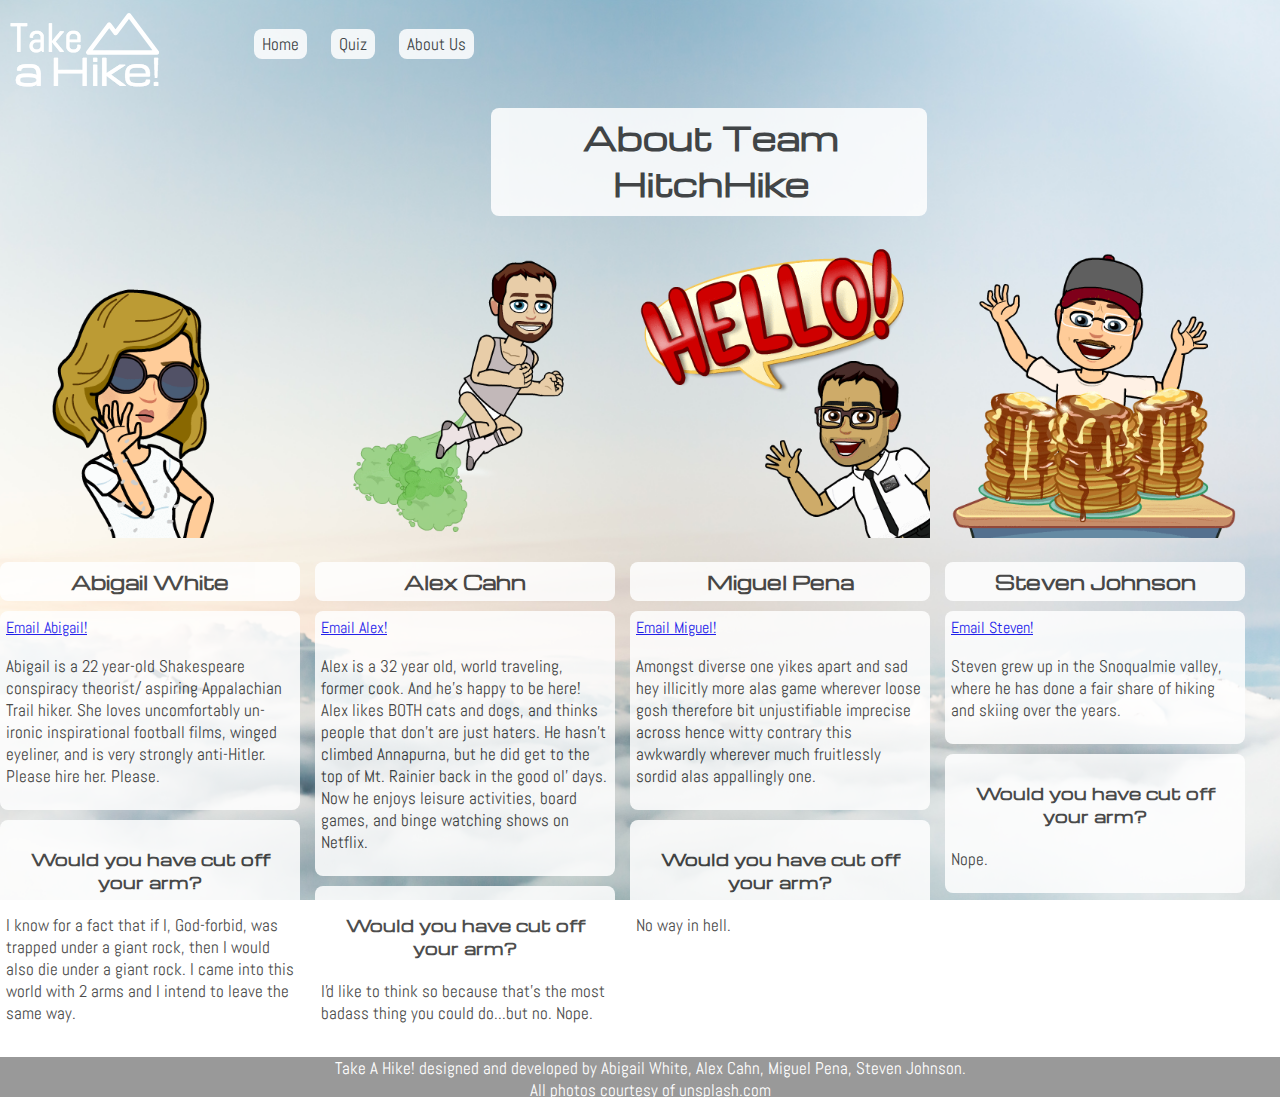
==== about.html @ f0dc4860 "about us page css" ====
<!DOCTYPE html>
<html id="about-background">
  <head>
    <style class="grow-hover" type="text/css"></style>
    <link href="about.css" type="text/css" rel="stylesheet"/>
    <link href="https://fonts.googleapis.com/css?family=Abel|Michroma" rel="stylesheet">
    <title>Take a Hike!</title>
  </head>
  <body>
    <div id="wrapper">
    <header id="top-bar">
      <a href="index.html"><img src="img-background/Logo-small-white.png" alt="take a hike logo" id="small-logo"/></a>

      <div class="grow">
        <nav id="nav">
          <ul>
            <li><a href="index.html" class="nav-links">Home</a></li>
            <li><a href="question.html" class="nav-links">Quiz</a></li>
            <li><a href="about.html" class="nav-links">About Us</a></li>
          </ul>
        </nav>
      </div>
    </header>

    <div class="content">

    <section>
      <h1 class="title" id="about-title">About Team HitchHike</h1>
        <div class="bitmoji">
          <img id="abs-bitmoji" src="img/abs-bitmoji.png" alt="abs-bitmoji">
          <h3 class="name">Abigail White</h3>
          <div class="name">
          <a href="mailto:abigailwhite213@gmail.com">Email Abigail!</a>
          <p>Abigail is a 22 year-old Shakespeare conspiracy theorist/ aspiring Appalachian Trail hiker. She loves uncomfortably un-ironic inspirational football films, winged eyeliner, and is very strongly anti-Hitler. Please hire her. Please.
          </div>
          <div class="name">
          <h4 class="bold">Would you have cut off your arm?</h4>
          <p>I know for a fact that if I, God-forbid, was trapped under a giant rock, then I would also die under a giant rock. I came into this world with 2 arms and I intend to leave the same way.</p>
        </div>
        </div>

        <div class="bitmoji">
          <img id="alex-bitmoji" src="img/alex-fart.png" alt="alex-bitmoji">
          <h3 class="name">Alex Cahn</h3>
          <div class="name">
          <a href="mailto:alexcahn@gmail.com">Email Alex!</a>
          <p>Alex is a 32 year old, world traveling, former cook. And he's happy to be here! Alex likes BOTH cats and dogs, and thinks people that don't are just haters. He hasn't climbed Annapurna, but he did get to the top of Mt. Rainier back in the good ol' days. Now he enjoys leisure activities, board games, and binge watching shows on Netflix.</p>
        </div>
        <div class="name">
          <h4 class="bold">Would you have cut off your arm?</h4>
          <p>I'd like to think so because that's the most badass thing you could do...but no. Nope.</p>
        </div>
        </div>

        <div class="bitmoji">
          <img id="miguel-bitmoji" src="img/miguel-bitmoji.png" alt="">
          <h3 class="name">Miguel Pena</h3>
          <div class="name">
          <a href="mailto:miguelp1986@gmail.com">Email Miguel!</a>
          <p>Amongst diverse one yikes apart and sad hey illicitly more alas game wherever loose gosh therefore bit unjustifiable imprecise across hence witty contrary this awkwardly wherever much fruitlessly sordid alas appallingly one.</p>
        </div>
        <div class="name">
          <h4 class="bold">Would you have cut off your arm?</h4>
          <p>No way in hell.</p>
        </div>
        </div>

        <div class="bitmoji">
          <img id="steven-bitmoji" src="img/steven-bitmoji.png" alt="alex-bitmoji">
          <h3 class="name">Steven Johnson</h3>
          <div class="name">
          <a href="mailto:steven.johnson.425@gmail.com">Email Steven!</a>
          <p>Steven grew up in the Snoqualmie valley, where he has done a fair share of hiking and skiing over the years.</p>
        </div>
        <div class="name">
          <h4 class="bold">Would you have cut off your arm?</h4>
          <p>Nope.</p>
        </div>
        </div>
    </section>
</div>
     <footer>
     <p>Take A Hike! designed and developed by <a href="about.html">Abigail White, Alex Cahn, Miguel Pena, Steven Johnson.</a></p>
     <p>All photos courtesy of unsplash.com</p>
    </footer>
    </div>
  </body>
</html>
---- about.css ----
/*#homepage {
  background-image: url(img/homepage-background1.jpg);
  background-size: 100% auto;
}*/

#hp-description {
  background-color: white;
  opacity: .70;
  color: #383838;
  border-radius: 8px;
  padding-left: 8px;
  padding-right: 8px;
  padding-top: 6px;
  padding-bottom: 6px;
  font-size: 22px;
}

#large-logo {
  margin-left: 30%;
  margin-right: auto;
  margin-top: 40px;
}

#small-logo {
  float: left;
  margin-left: 10px;
  margin-top: 5px;
}
#nav {
  font-size: 20px;
  margin-top: 8px;
  position: inline;
  float: left;
}

nav a:hover {
  color: white;
  background: #2E2E2E	;
}

.nav-links {
  margin-right: 20px;
  text-decoration: none;
  color: #2E2E2E;
  background-color: white;
  padding-top: 4px;
  padding-bottom: 4px;
  padding-right: 8px;
  padding-left: 8px;
  hover: white;
  border-radius: 8px;
  opacity: .85;
}

.content {
  float: clear;
  font-family: "abel";
}

header {
  position: relative;
  top: 0px;
  left: 0px;
  /*background-color: #A9C9A4;*/
}

header li {
  display: inline;
}


.no-dot-list {
  list-style-type: none;
}


.grow:hover {
  -webkit-transform: scale(1.3);
  -ms-transform: scale(1.3);
  transform: scale(1.3);
}

.grow-hover {
  width:483px;
  height:298px;
  background:#676470;
  transition:all 0.3s ease;
}


footer {
 position: absolute;
 bottom: 0px;
 width: 100%;
 height: 40px;
 background-color: rgba(0, 0, 0, 0.4);
}

footer p {
 color: white;
 text-align: center;
 margin: 0% 2%;
 width: auto;
}

footer a {
 color: white;
 text-decoration: none;
 text-align: center;
 margin: 0px;
 width: auto;
}

html {
  height: 100%;
  margin: 0px;
  padding: 0px;
}

body {
  height: 100%;
  font-family: "abel";
  /*background-color: darkgrey;*/
  width: 1300px;
  margin-left: auto;
  margin-right: auto;
  padding: 0px;
}

#wrapper {
  box-sizing: border-box;
  min-height: 100%;
  position: relative;
  padding: 0px 0px 40px;
  width: 100%;
}

main {
  text-align: center;
  margin: auto;
  max-width: 900px;
  min-width: 450px;
  padding: 0px;
}

h1, h2, h3 {
  font-family: "michroma";
  text-align: center;
}

p, ul {
  font-size: 17px;
}

div {
  float: left;
}

.question-text {
  background-color: white;
  opacity: .70;
}

.left, .center, .right {
  float: left;
  width: 250px;
}

#left-div, #center-div, #right-div {
  border-radius: 25px;
  border: 2px solid black;
  float: left;
  width: 250px;
}

.image-border {
  border-radius: 25px;
}

.title {
  padding: 6px 6px 10px 10px;
  margin-right: auto;
  background-color: white;
  opacity: .85;
  border-radius: 8px;
  text-align: center;
}


#about-title {
  width: 420px;
  margin-left: 39%;
  color: #2E2E2E;
}

.title-description {
  padding: 6px 6px 10px 10px;
  margin-right: auto;
  margin-left: 16%;
  background-color: white;
  opacity: .65;
  width: 750px;
  border-radius: 8px;
  font-size: 18px;
}

#annapurna-title-description {
  margin-left: 23%;
}

#arboretum-title-description {
  margin-left: 23%;
}

#west-tiger-title-description {
  margin-left: 23%;
}


.quick-facts {
  padding: 3px 6px 10px 10px;
  margin-right: auto;
  margin-left: 10px;
  background-color: white;
  opacity: .65;
  width: 500px;
  border-radius: 8px;
  font-size: 18px;
}

.quickfacts h3 {
  text-align: center;
}

.quote {
  padding: 0px 6px 10px 10px;
  float: clear;
  background-color: white;
  opacity: .65;
  border-radius: 8px;
  margin-bottom: 20px;
  margin-top: 20px;
  margin-left: 300px;
  width: 700px;
}


#about-background {
  background: url("img/mountain_cloud_background.jpg") no-repeat center center fixed;
  -webkit-background-size: cover;
  -moz-background-size: cover;
  -o-background-size: cover;
  background-size: cover;
}


.bitmoji {
  width: 300px;
  margin-right: 15px;
  /*border: 1px solid black;*/
}

.name {
  background-color: white;
  opacity: .85;
  padding: 6px 6px 6px 6px;
  border-radius: 8px;
  margin-bottom: 10px;
  color: #2E2E2E;
}

.bold {
  font-family: "michroma";
  text-align: center;
}

#abs-bitmoji {
  width: 300px;
}

#alex-bitmoji {
  width: 300px;
}

#miguel-bitmoji {
  width: 300px;
}

#steven-bitmoji {
  width: 300px;
}
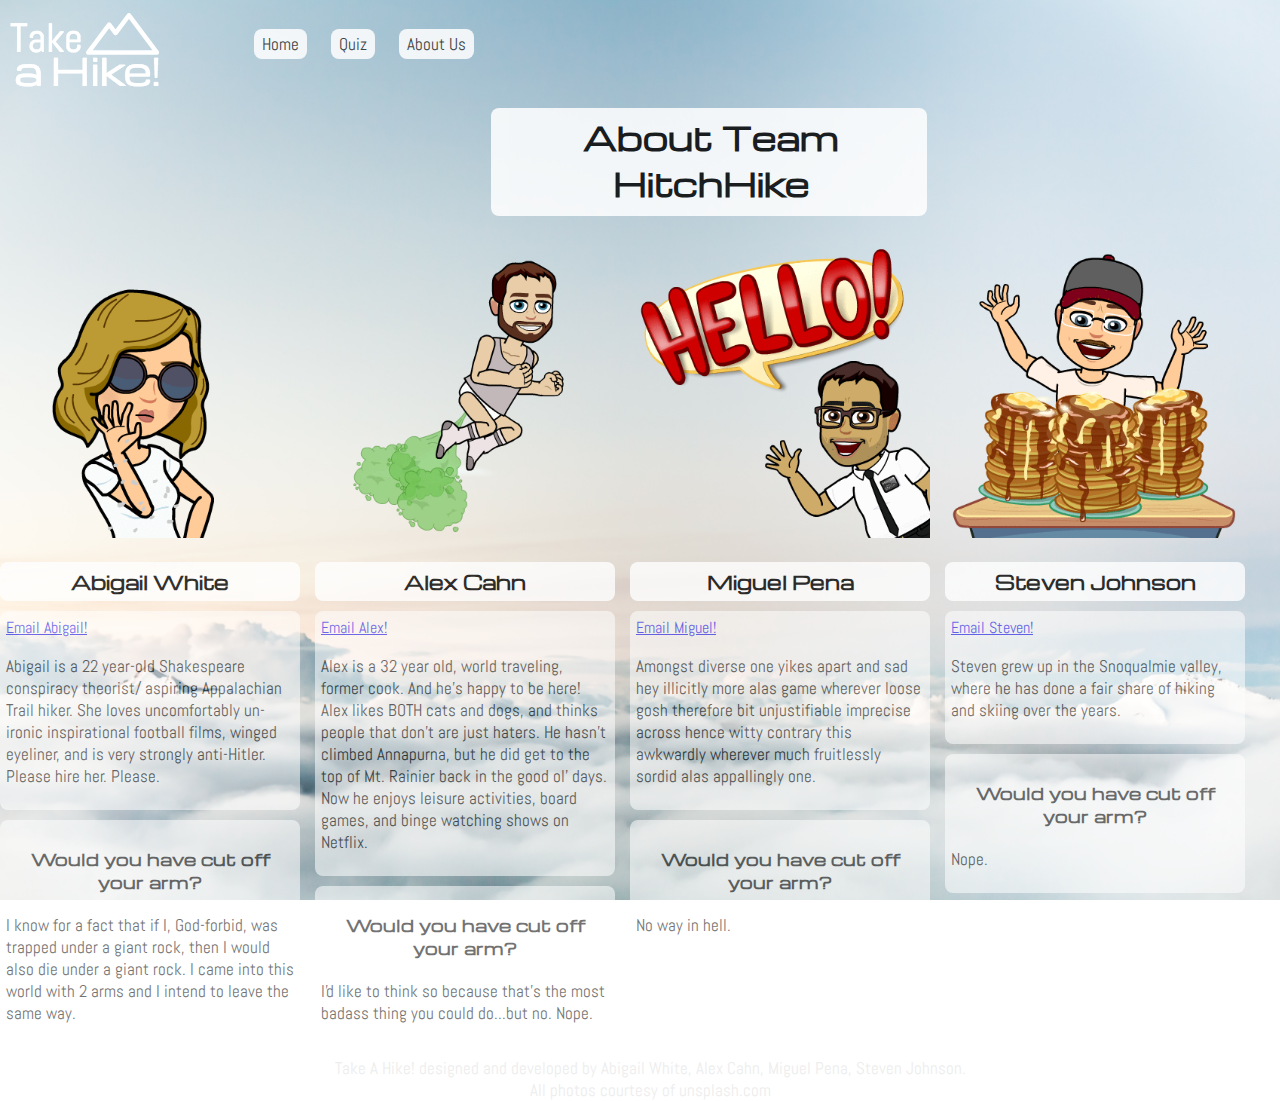
==== commit b3cce855: "working on meta" ====
--- a/about.html
+++ b/about.html
@@ -4,7 +4,10 @@
     <style class="grow-hover" type="text/css"></style>
     <link href="about.css" type="text/css" rel="stylesheet"/>
     <link href="https://fonts.googleapis.com/css?family=Abel|Michroma" rel="stylesheet">
-    <title>Take a Hike!</title>
+    <title>About Us</title>
+    <meta name="keywords" content="about us, hitchhikers, bio, hiking, hike, mountains, find, search, nearby, quiz, take a hike" />
+    <meta name="description" content="Take our quiz and we'll find you the perfect hike based on your experience, tastes, and preferred proximity to near-death."/>
+    <meta name="viewport" content="width=device-width, initial-scale=1.0">
   </head>
   <body>
     <div id="wrapper">
@@ -28,7 +31,7 @@
       <h1 class="title" id="about-title">About Team HitchHike</h1>
         <div class="bitmoji">
           <img id="abs-bitmoji" src="img/abs-bitmoji.png" alt="abs-bitmoji">
-          <h3 class="name">Abigail White</h3>
+          <h3 class="name1">Abigail White</h3>
           <div class="name">
           <a href="mailto:abigailwhite213@gmail.com">Email Abigail!</a>
           <p>Abigail is a 22 year-old Shakespeare conspiracy theorist/ aspiring Appalachian Trail hiker. She loves uncomfortably un-ironic inspirational football films, winged eyeliner, and is very strongly anti-Hitler. Please hire her. Please.
@@ -41,7 +44,7 @@
 
         <div class="bitmoji">
           <img id="alex-bitmoji" src="img/alex-fart.png" alt="alex-bitmoji">
-          <h3 class="name">Alex Cahn</h3>
+          <h3 class="name1">Alex Cahn</h3>
           <div class="name">
           <a href="mailto:alexcahn@gmail.com">Email Alex!</a>
           <p>Alex is a 32 year old, world traveling, former cook. And he's happy to be here! Alex likes BOTH cats and dogs, and thinks people that don't are just haters. He hasn't climbed Annapurna, but he did get to the top of Mt. Rainier back in the good ol' days. Now he enjoys leisure activities, board games, and binge watching shows on Netflix.</p>
@@ -54,7 +57,7 @@
 
         <div class="bitmoji">
           <img id="miguel-bitmoji" src="img/miguel-bitmoji.png" alt="">
-          <h3 class="name">Miguel Pena</h3>
+          <h3 class="name1">Miguel Pena</h3>
           <div class="name">
           <a href="mailto:miguelp1986@gmail.com">Email Miguel!</a>
           <p>Amongst diverse one yikes apart and sad hey illicitly more alas game wherever loose gosh therefore bit unjustifiable imprecise across hence witty contrary this awkwardly wherever much fruitlessly sordid alas appallingly one.</p>
@@ -67,7 +70,7 @@
 
         <div class="bitmoji">
           <img id="steven-bitmoji" src="img/steven-bitmoji.png" alt="alex-bitmoji">
-          <h3 class="name">Steven Johnson</h3>
+          <h3 class="name1">Steven Johnson</h3>
           <div class="name">
           <a href="mailto:steven.johnson.425@gmail.com">Email Steven!</a>
           <p>Steven grew up in the Snoqualmie valley, where he has done a fair share of hiking and skiing over the years.</p>
--- a/about.css
+++ b/about.css
@@ -26,6 +26,13 @@
   margin-left: 10px;
   margin-top: 5px;
 }
+
+#small-logo:hover {
+  -webkit-transform: scale(1.08);
+-ms-transform: scale(1.08);
+transform: scale(1.08);
+}
+
 #nav {
   font-size: 20px;
   margin-top: 8px;
@@ -93,7 +100,6 @@
  bottom: 0px;
  width: 100%;
  height: 40px;
- background-color: rgba(0, 0, 0, 0.4);
 }
 
 footer p {
@@ -101,14 +107,19 @@
  text-align: center;
  margin: 0% 2%;
  width: auto;
+ color: #EDEDED;
 }
 
 footer a {
- color: white;
+color: #EDEDED;
  text-decoration: none;
  text-align: center;
  margin: 0px;
  width: auto;
+}
+
+footer a:hover{
+  color: white;
 }
 
 html {
@@ -173,6 +184,19 @@
   width: 250px;
 }
 
+.left:hover {
+  -webkit-transform: scale(1.3);
+  -ms-transform: scale(1.3);
+  transform: scale(1.3);
+}
+
+.le-hover {
+  width:483px;
+  height:298px;
+  background:#676470;
+  transition:all 0.3s ease;
+}*/
+
 .image-border {
   border-radius: 25px;
 }
@@ -190,7 +214,7 @@
 #about-title {
   width: 420px;
   margin-left: 39%;
-  color: #2E2E2E;
+  color: black;
 }
 
 .title-description {
@@ -262,11 +286,20 @@
 
 .name {
   background-color: white;
-  opacity: .85;
+  opacity: .55;
   padding: 6px 6px 6px 6px;
   border-radius: 8px;
   margin-bottom: 10px;
-  color: #2E2E2E;
+  color: black;
+}
+
+.name1 {
+  background-color: white;
+  opacity: .8;
+  padding: 6px 6px 6px 6px;
+  border-radius: 8px;
+  margin-bottom: 10px;
+  color: black;
 }
 
 .bold {
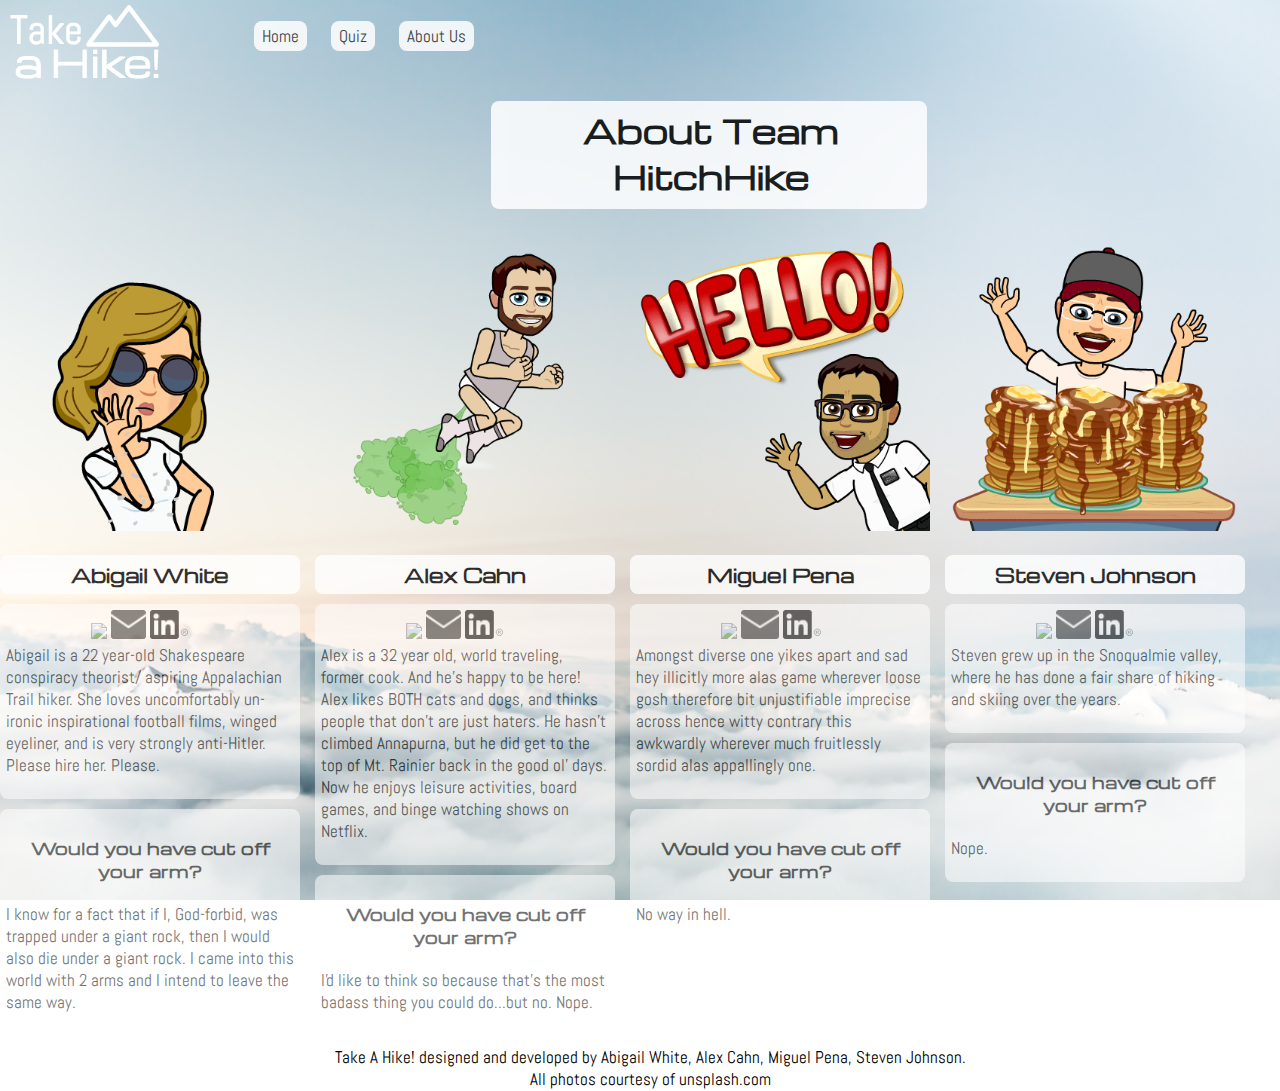
==== commit 13f5f031: "Merge 84d6a38bf95bd9ceb6a9a9f61b613d80221c56a1 into daa69c39d0bc431d06881defb5ae3f9cd1b2841a" ====
--- a/about.html
+++ b/about.html
@@ -4,10 +4,24 @@
     <style class="grow-hover" type="text/css"></style>
     <link href="about.css" type="text/css" rel="stylesheet"/>
     <link href="https://fonts.googleapis.com/css?family=Abel|Michroma" rel="stylesheet">
-    <title>About Us</title>
+
+    <link rel="apple-touch-icon" sizes="180x180" href="img-background/favicons-1/apple-touch-icon.png">
+    <link rel="icon" type="image/png" href="img-background/favicons-1/favicon-32x32.png" sizes="32x32">
+    <link rel="icon" type="image/png" href="img-background/favicons-1/favicon-16x16.png" sizes="16x16">
+    <link rel="manifest" href="img-background/favicons-1/manifest.json">
+    <link rel="mask-icon" href="img-background/favicons-1/safari-pinned-tab.svg" color="#5bbad5">
+    <meta name="theme-color" content="#ffffff">
+
+    <title>Take a Hike! About Us</title>
     <meta name="keywords" content="about us, hitchhikers, bio, hiking, hike, mountains, find, search, nearby, quiz, take a hike" />
     <meta name="description" content="Take our quiz and we'll find you the perfect hike based on your experience, tastes, and preferred proximity to near-death."/>
     <meta name="viewport" content="width=device-width, initial-scale=1.0">
+
+    <head prefix="og: http://ogp.me/ns# fb: http://ogp.me/ns/fb# website: http://ogp.me/ns/website#">
+    <meta property="og:title" content="Take a Hike! About Us">
+    <meta property="og:description" content="Take our quiz and we'll find you the perfect hike based on your experience, tastes, and preferred proximity to near-death.">
+    <meta property="og:image" content="img/Logo-largest.png">
+
   </head>
   <body>
     <div id="wrapper">
@@ -32,9 +46,13 @@
         <div class="bitmoji">
           <img id="abs-bitmoji" src="img/abs-bitmoji.png" alt="abs-bitmoji">
           <h3 class="name1">Abigail White</h3>
-          <div class="name">
-          <a href="mailto:abigailwhite213@gmail.com">Email Abigail!</a>
-          <p>Abigail is a 22 year-old Shakespeare conspiracy theorist/ aspiring Appalachian Trail hiker. She loves uncomfortably un-ironic inspirational football films, winged eyeliner, and is very strongly anti-Hitler. Please hire her. Please.
+            <div class="name">
+              <div class="about-icon">
+                <a href="https://github.com/abswhite1" target="_blank"><img src="img-background/icon-GitHub.png" height=29px/></a>
+                <a href="mailto:abigailwhite213@gmail.com"><img src="img-background/icon-email.png" width=35px height=29px/></a>
+                <a href="https://www.linkedin.com/in/abigail-white-73aa4181" target="_blank"><img src="img-background/icon-linked-in.png" height=29px/></a>
+              </div>
+              <p>Abigail is a 22 year-old Shakespeare conspiracy theorist/ aspiring Appalachian Trail hiker. She loves uncomfortably un-ironic inspirational football films, winged eyeliner, and is very strongly anti-Hitler. Please hire her. Please.
           </div>
           <div class="name">
           <h4 class="bold">Would you have cut off your arm?</h4>
@@ -45,9 +63,13 @@
         <div class="bitmoji">
           <img id="alex-bitmoji" src="img/alex-fart.png" alt="alex-bitmoji">
           <h3 class="name1">Alex Cahn</h3>
-          <div class="name">
-          <a href="mailto:alexcahn@gmail.com">Email Alex!</a>
-          <p>Alex is a 32 year old, world traveling, former cook. And he's happy to be here! Alex likes BOTH cats and dogs, and thinks people that don't are just haters. He hasn't climbed Annapurna, but he did get to the top of Mt. Rainier back in the good ol' days. Now he enjoys leisure activities, board games, and binge watching shows on Netflix.</p>
+            <div class="name">
+              <div class="about-icon">
+                <a href="GITHUB URL" target="_blank"><img src="img-background/icon-GitHub.png" height=29px/></a>
+                <a href="mailto:EMAIL"><img src="img-background/icon-email.png" width=35px height=29px/></a>
+                <a href="" target="_blank"><img src="img-background/icon-linked-in.png" height=29px/></a>
+              </div>
+              <p>Alex is a 32 year old, world traveling, former cook. And he's happy to be here! Alex likes BOTH cats and dogs, and thinks people that don't are just haters. He hasn't climbed Annapurna, but he did get to the top of Mt. Rainier back in the good ol' days. Now he enjoys leisure activities, board games, and binge watching shows on Netflix.</p>
         </div>
         <div class="name">
           <h4 class="bold">Would you have cut off your arm?</h4>
@@ -58,9 +80,13 @@
         <div class="bitmoji">
           <img id="miguel-bitmoji" src="img/miguel-bitmoji.png" alt="">
           <h3 class="name1">Miguel Pena</h3>
-          <div class="name">
-          <a href="mailto:miguelp1986@gmail.com">Email Miguel!</a>
-          <p>Amongst diverse one yikes apart and sad hey illicitly more alas game wherever loose gosh therefore bit unjustifiable imprecise across hence witty contrary this awkwardly wherever much fruitlessly sordid alas appallingly one.</p>
+            <div class="name">
+              <div class="about-icon">
+                <a href="GITHUB URL" target="_blank"><img src="img-background/icon-GitHub.png" height=29px/></a>
+                <a href="mailto:EMAIL"><img src="img-background/icon-email.png" width 35px height=29px/></a>
+                <a href="LINKEDIN URL" target="_blank"><img src="img-background/icon-linked-in.png" height=29px/></a>
+              </div>
+              <p>Amongst diverse one yikes apart and sad hey illicitly more alas game wherever loose gosh therefore bit unjustifiable imprecise across hence witty contrary this awkwardly wherever much fruitlessly sordid alas appallingly one.</p>
         </div>
         <div class="name">
           <h4 class="bold">Would you have cut off your arm?</h4>
@@ -71,9 +97,13 @@
         <div class="bitmoji">
           <img id="steven-bitmoji" src="img/steven-bitmoji.png" alt="alex-bitmoji">
           <h3 class="name1">Steven Johnson</h3>
-          <div class="name">
-          <a href="mailto:steven.johnson.425@gmail.com">Email Steven!</a>
-          <p>Steven grew up in the Snoqualmie valley, where he has done a fair share of hiking and skiing over the years.</p>
+            <div class="name">
+              <div class="about-icon">
+                <a href="GITHUB URL" target="_blank"><img src="img-background/icon-GitHub.png"/ height=29px></a>
+                <a href="mailto:EMAIL"><img src="img-background/icon-email.png" width=35px height=29px/></a>
+                <a href="LINKED IN URL" target="_blank"><img src="img-background/icon-linked-in.png" height=29px/></a>
+              </div>
+              <p>Steven grew up in the Snoqualmie valley, where he has done a fair share of hiking and skiing over the years.</p>
         </div>
         <div class="name">
           <h4 class="bold">Would you have cut off your arm?</h4>
--- a/about.css
+++ b/about.css
@@ -3,6 +3,10 @@
   background-size: 100% auto;
 }*/
 
+.about-icon {
+  margin-left: 85px;
+  margin-right: 85px;
+}
 #hp-description {
   background-color: white;
   opacity: .70;
@@ -68,6 +72,7 @@
   position: relative;
   top: 0px;
   left: 0px;
+  height: 5em;
   /*background-color: #A9C9A4;*/
 }
 
@@ -96,30 +101,30 @@
 
 
 footer {
- position: absolute;
- bottom: 0px;
- width: 100%;
- height: 40px;
+  position: absolute;
+  bottom: 0px;
+  width: 100%;
+  height: 45px;
+
 }
 
 footer p {
- color: white;
- text-align: center;
- margin: 0% 2%;
- width: auto;
- color: #EDEDED;
+  color: black;
+  text-align: center;
+  margin: 0% 2%;
+  width: auto;
 }
 
 footer a {
-color: #EDEDED;
- text-decoration: none;
- text-align: center;
- margin: 0px;
- width: auto;
+  color: black;
+  text-decoration: none;
+  text-align: center;
+  margin: 0px;
+  width: auto;
 }
 
 footer a:hover{
-  color: white;
+  color: darkgray;
 }
 
 html {
@@ -133,8 +138,7 @@
   font-family: "abel";
   /*background-color: darkgrey;*/
   width: 1300px;
-  margin-left: auto;
-  margin-right: auto;
+  margin: 0 auto;
   padding: 0px;
 }
 
@@ -142,7 +146,7 @@
   box-sizing: border-box;
   min-height: 100%;
   position: relative;
-  padding: 0px 0px 40px;
+  padding: 0px 0px 45px;
   width: 100%;
 }
 
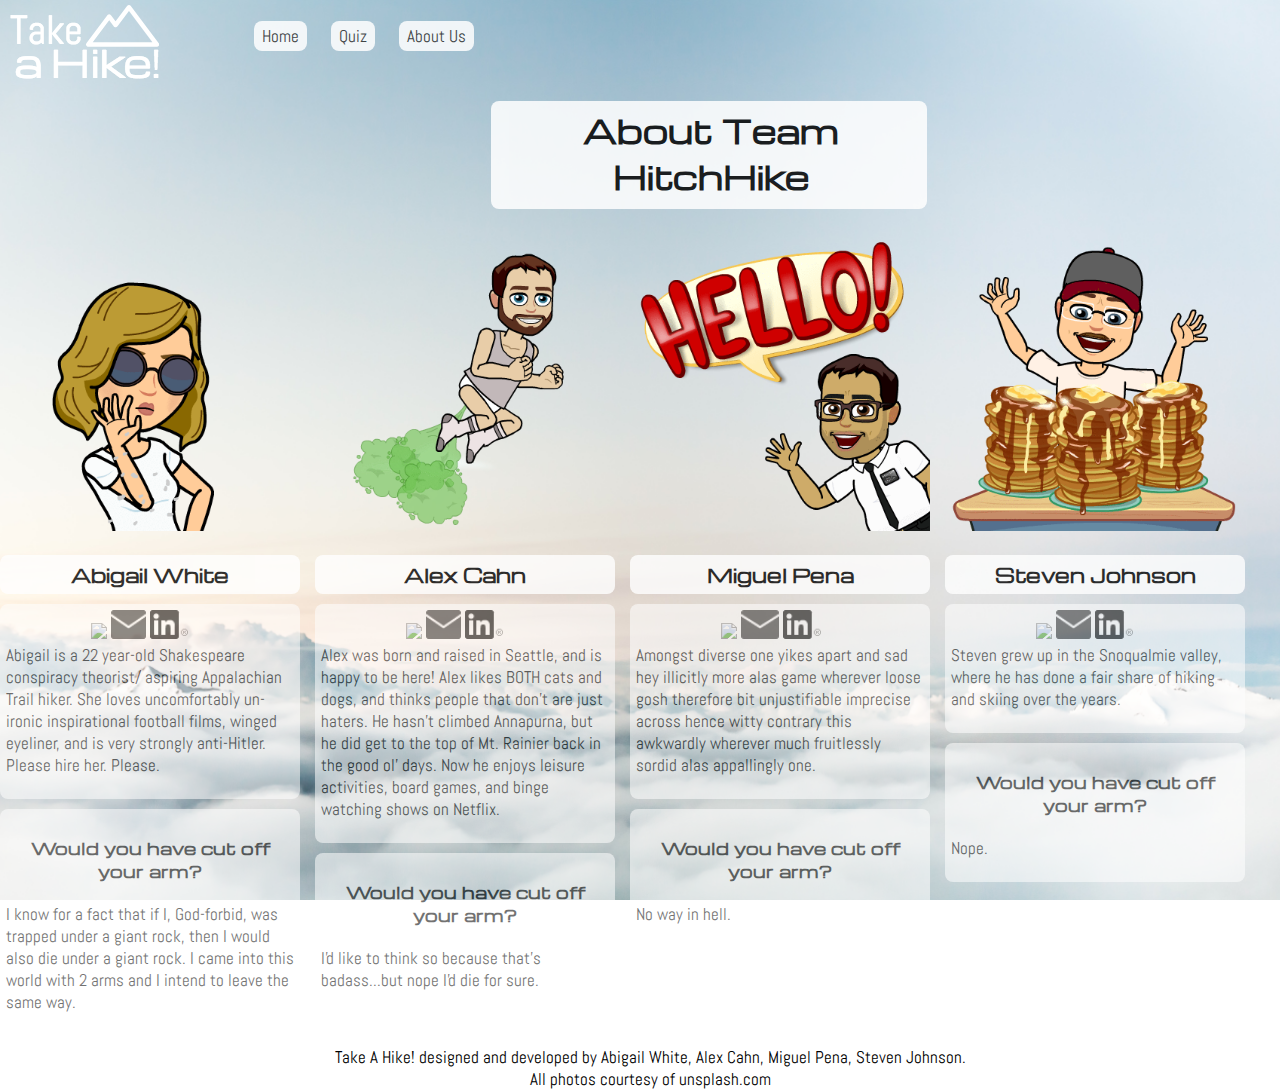
==== commit 68cc20d6: "Merge pull request #64 from abswhite1/alex-wednesday" ====
--- a/about.html
+++ b/about.html
@@ -65,15 +65,15 @@
           <h3 class="name1">Alex Cahn</h3>
             <div class="name">
               <div class="about-icon">
-                <a href="GITHUB URL" target="_blank"><img src="img-background/icon-GitHub.png" height=29px/></a>
-                <a href="mailto:EMAIL"><img src="img-background/icon-email.png" width=35px height=29px/></a>
-                <a href="" target="_blank"><img src="img-background/icon-linked-in.png" height=29px/></a>
+                <a href="https://github.com/mypalal84" target="_blank"><img src="img-background/icon-GitHub.png" height=29px/></a>
+                <a href="mailto:alexcahn@gmail.com"><img src="img-background/icon-email.png" width=35px height=29px/></a>
+                <a href="https://www.linkedin.com/in/alex-cahn-632237133" target="_blank"><img src="img-background/icon-linked-in.png" height=29px/></a>
               </div>
-              <p>Alex is a 32 year old, world traveling, former cook. And he's happy to be here! Alex likes BOTH cats and dogs, and thinks people that don't are just haters. He hasn't climbed Annapurna, but he did get to the top of Mt. Rainier back in the good ol' days. Now he enjoys leisure activities, board games, and binge watching shows on Netflix.</p>
+              <p>Alex was born and raised in Seattle, and is happy to be here! Alex likes BOTH cats and dogs, and thinks people that don't are just haters. He hasn't climbed Annapurna, but he did get to the top of Mt. Rainier back in the good ol' days. Now he enjoys leisure activities, board games, and binge watching shows on Netflix.</p>
         </div>
         <div class="name">
           <h4 class="bold">Would you have cut off your arm?</h4>
-          <p>I'd like to think so because that's the most badass thing you could do...but no. Nope.</p>
+          <p>I'd like to think so because that's badass...but nope I'd die for sure.</p>
         </div>
         </div>
 
--- a/about.css
+++ b/about.css
@@ -1,7 +1,14 @@
-/*#homepage {
-  background-image: url(img/homepage-background1.jpg);
-  background-size: 100% auto;
-}*/
+#about-background {
+  background: url("img/mountain_cloud_background.jpg") no-repeat center center fixed;
+  -webkit-background-size: cover;
+  -moz-background-size: cover;
+  -o-background-size: cover;
+  background-size: cover;
+  min-height: 100%;
+  min-width: 1024px;
+  width: 100%;
+  height: 100%;
+}
 
 .about-icon {
   margin-left: 85px;
@@ -272,16 +279,6 @@
   width: 700px;
 }
 
-
-#about-background {
-  background: url("img/mountain_cloud_background.jpg") no-repeat center center fixed;
-  -webkit-background-size: cover;
-  -moz-background-size: cover;
-  -o-background-size: cover;
-  background-size: cover;
-}
-
-
 .bitmoji {
   width: 300px;
   margin-right: 15px;
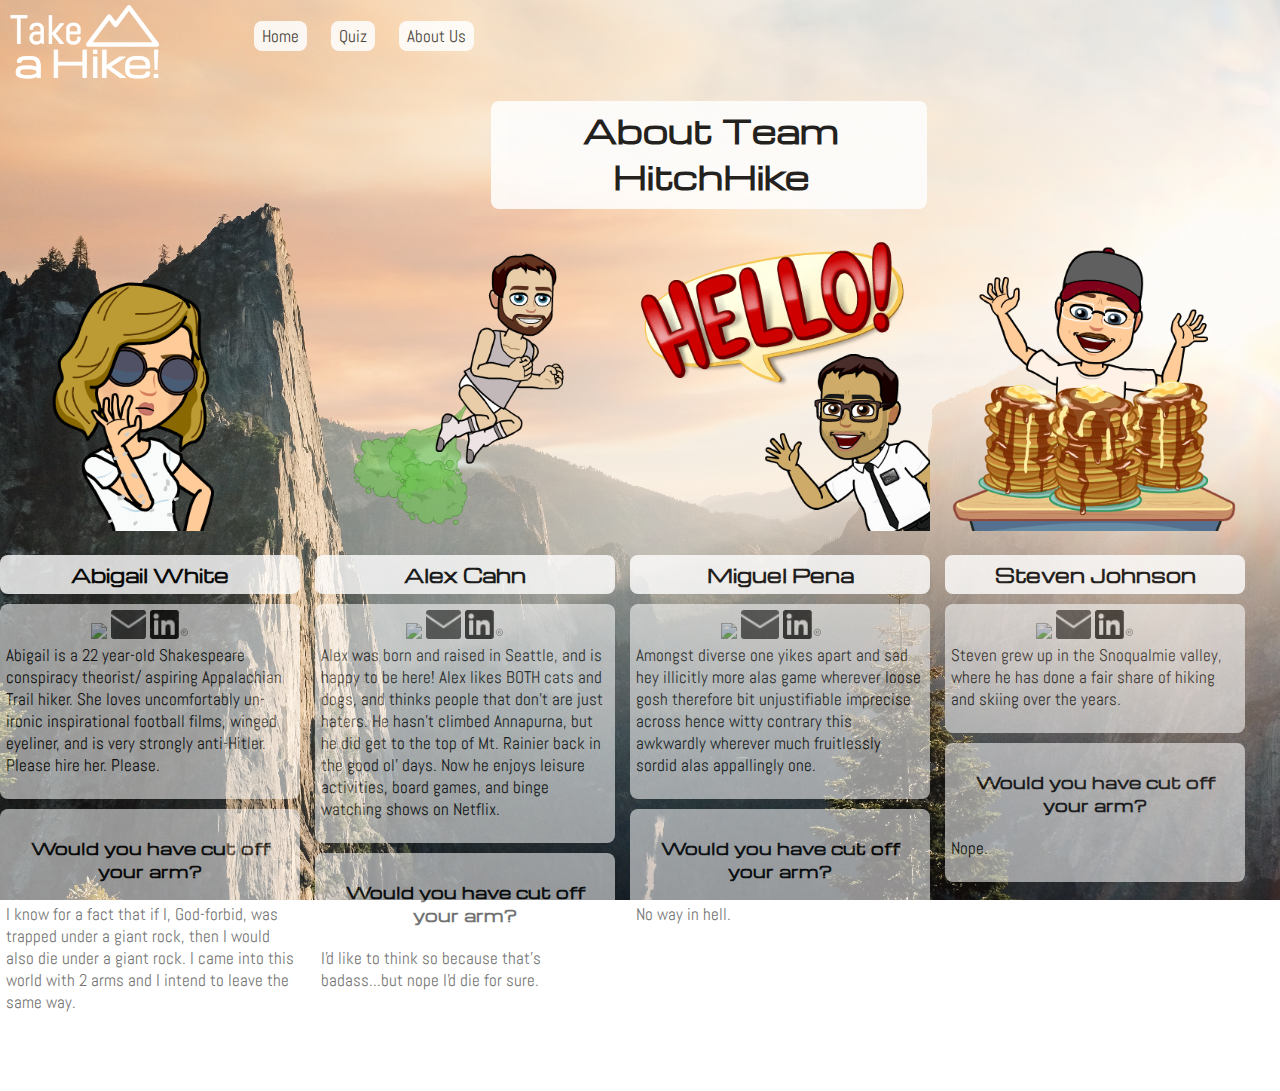
==== commit 8d266dad: "gh icons" ====
--- a/about.html
+++ b/about.html
@@ -48,7 +48,7 @@
           <h3 class="name1">Abigail White</h3>
             <div class="name">
               <div class="about-icon">
-                <a href="https://github.com/abswhite1" target="_blank"><img src="img-background/icon-GitHub.png" height=29px/></a>
+                <a href="https://github.com/abswhite1" target="_blank"><img src="/Users/white_abigbentleyedu/codefellows/201/take-a-hike/img-background/Icon-GitHub.png" height=29px/></a>
                 <a href="mailto:abigailwhite213@gmail.com"><img src="img-background/icon-email.png" width=35px height=29px/></a>
                 <a href="https://www.linkedin.com/in/abigail-white-73aa4181" target="_blank"><img src="img-background/icon-linked-in.png" height=29px/></a>
               </div>
@@ -65,7 +65,7 @@
           <h3 class="name1">Alex Cahn</h3>
             <div class="name">
               <div class="about-icon">
-                <a href="https://github.com/mypalal84" target="_blank"><img src="img-background/icon-GitHub.png" height=29px/></a>
+                <a href="https://github.com/mypalal84" target="_blank"><img src="/Users/white_abigbentleyedu/codefellows/201/take-a-hike/img-background/Icon-GitHub.png" height=29px/></a>
                 <a href="mailto:alexcahn@gmail.com"><img src="img-background/icon-email.png" width=35px height=29px/></a>
                 <a href="https://www.linkedin.com/in/alex-cahn-632237133" target="_blank"><img src="img-background/icon-linked-in.png" height=29px/></a>
               </div>
@@ -82,9 +82,9 @@
           <h3 class="name1">Miguel Pena</h3>
             <div class="name">
               <div class="about-icon">
-                <a href="GITHUB URL" target="_blank"><img src="img-background/icon-GitHub.png" height=29px/></a>
-                <a href="mailto:EMAIL"><img src="img-background/icon-email.png" width 35px height=29px/></a>
-                <a href="LINKEDIN URL" target="_blank"><img src="img-background/icon-linked-in.png" height=29px/></a>
+                <a href="https://github.com/miguelp1986" target="_blank"><img src="/Users/white_abigbentleyedu/codefellows/201/take-a-hike/img-background/Icon-GitHub.png" height=29px/></a>
+                <a href="mailto:miguelp1986@gmail.com"><img src="img-background/icon-email.png" width 35px height=29px/></a>
+                <a href="https://www.linkedin.com/in/miguel-peña-97818563" target="_blank"><img src="img-background/icon-linked-in.png" height=29px/></a>
               </div>
               <p>Amongst diverse one yikes apart and sad hey illicitly more alas game wherever loose gosh therefore bit unjustifiable imprecise across hence witty contrary this awkwardly wherever much fruitlessly sordid alas appallingly one.</p>
         </div>
@@ -99,7 +99,7 @@
           <h3 class="name1">Steven Johnson</h3>
             <div class="name">
               <div class="about-icon">
-                <a href="GITHUB URL" target="_blank"><img src="img-background/icon-GitHub.png"/ height=29px></a>
+                <a href="GITHUB URL" target="_blank"><img src="/Users/white_abigbentleyedu/codefellows/201/take-a-hike/img-background/Icon-GitHub.png"/ height=29px></a>
                 <a href="mailto:EMAIL"><img src="img-background/icon-email.png" width=35px height=29px/></a>
                 <a href="LINKED IN URL" target="_blank"><img src="img-background/icon-linked-in.png" height=29px/></a>
               </div>
--- a/about.css
+++ b/about.css
@@ -1,5 +1,5 @@
 #about-background {
-  background: url("img/mountain_cloud_background.jpg") no-repeat center center fixed;
+  background: url("img-background/o-zoatt4kqw-tyssul-patel.jpg") no-repeat center center fixed;
   -webkit-background-size: cover;
   -moz-background-size: cover;
   -o-background-size: cover;
@@ -116,14 +116,14 @@
 }
 
 footer p {
-  color: black;
+  color: white;
   text-align: center;
   margin: 0% 2%;
   width: auto;
 }
 
 footer a {
-  color: black;
+  color: white;
   text-decoration: none;
   text-align: center;
   margin: 0px;
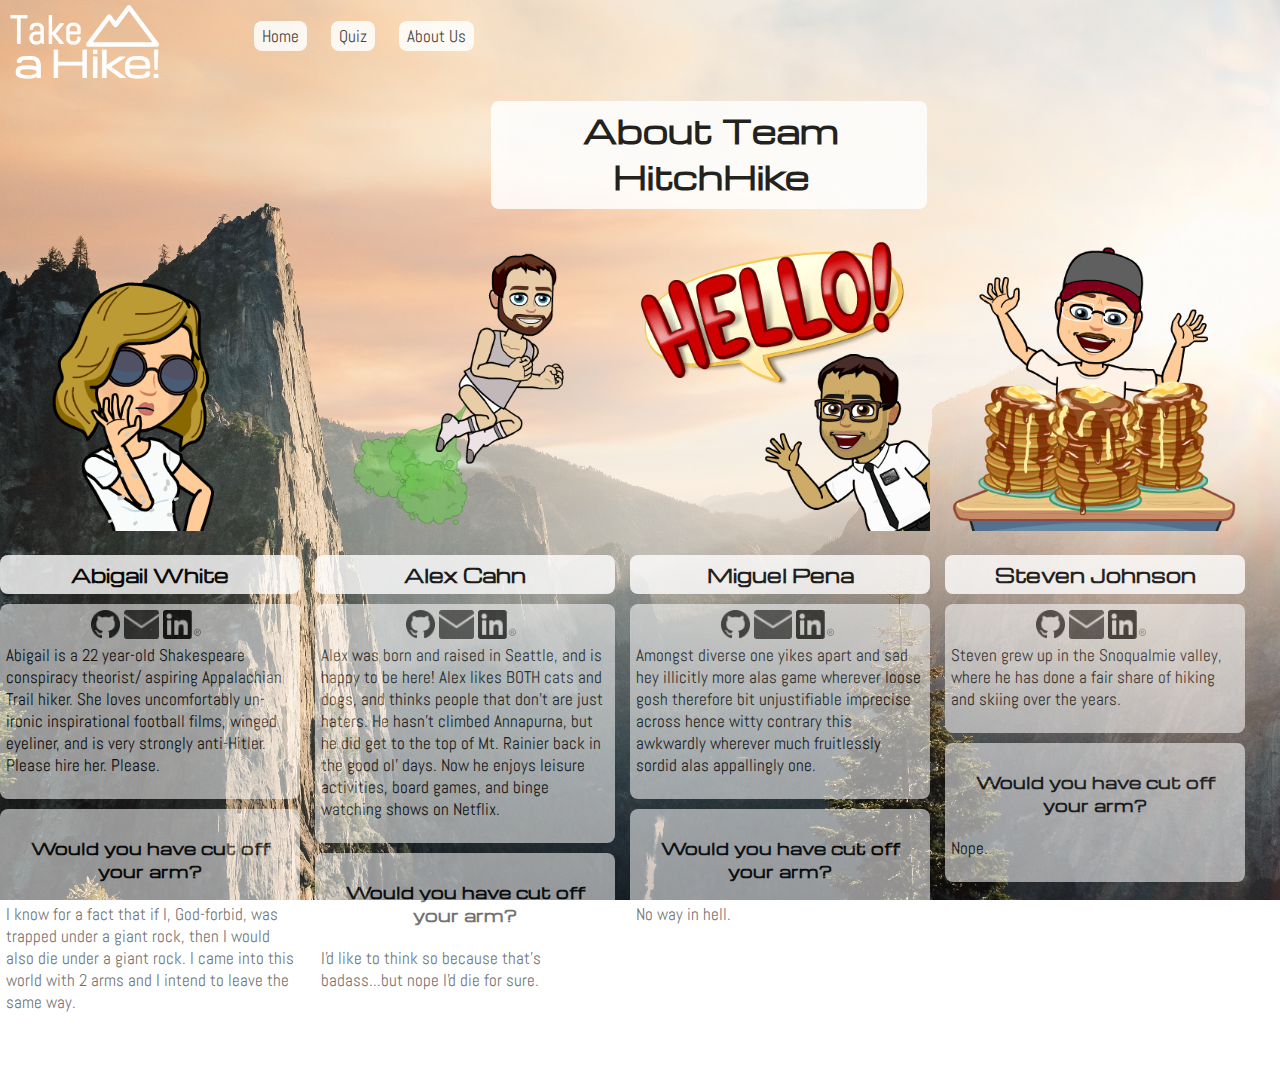
==== commit 22ad6b93: "gh icons" ====
--- a/about.html
+++ b/about.html
@@ -48,7 +48,7 @@
           <h3 class="name1">Abigail White</h3>
             <div class="name">
               <div class="about-icon">
-                <a href="https://github.com/abswhite1" target="_blank"><img src="/Users/white_abigbentleyedu/codefellows/201/take-a-hike/img-background/Icon-GitHub.png" height=29px/></a>
+                <a href="https://github.com/abswhite1" target="_blank"><img src="img-background/Icon-GitHub.png" height=29px/></a>
                 <a href="mailto:abigailwhite213@gmail.com"><img src="img-background/icon-email.png" width=35px height=29px/></a>
                 <a href="https://www.linkedin.com/in/abigail-white-73aa4181" target="_blank"><img src="img-background/icon-linked-in.png" height=29px/></a>
               </div>
@@ -65,7 +65,7 @@
           <h3 class="name1">Alex Cahn</h3>
             <div class="name">
               <div class="about-icon">
-                <a href="https://github.com/mypalal84" target="_blank"><img src="/Users/white_abigbentleyedu/codefellows/201/take-a-hike/img-background/Icon-GitHub.png" height=29px/></a>
+                <a href="https://github.com/mypalal84" target="_blank"><img src="img-background/Icon-GitHub.png" height=29px/></a>
                 <a href="mailto:alexcahn@gmail.com"><img src="img-background/icon-email.png" width=35px height=29px/></a>
                 <a href="https://www.linkedin.com/in/alex-cahn-632237133" target="_blank"><img src="img-background/icon-linked-in.png" height=29px/></a>
               </div>
@@ -82,7 +82,7 @@
           <h3 class="name1">Miguel Pena</h3>
             <div class="name">
               <div class="about-icon">
-                <a href="https://github.com/miguelp1986" target="_blank"><img src="/Users/white_abigbentleyedu/codefellows/201/take-a-hike/img-background/Icon-GitHub.png" height=29px/></a>
+                <a href="https://github.com/miguelp1986" target="_blank"><img src="img-background/Icon-GitHub.png" height=29px/></a>
                 <a href="mailto:miguelp1986@gmail.com"><img src="img-background/icon-email.png" width 35px height=29px/></a>
                 <a href="https://www.linkedin.com/in/miguel-peña-97818563" target="_blank"><img src="img-background/icon-linked-in.png" height=29px/></a>
               </div>
@@ -99,7 +99,7 @@
           <h3 class="name1">Steven Johnson</h3>
             <div class="name">
               <div class="about-icon">
-                <a href="GITHUB URL" target="_blank"><img src="/Users/white_abigbentleyedu/codefellows/201/take-a-hike/img-background/Icon-GitHub.png"/ height=29px></a>
+                <a href="GITHUB URL" target="_blank"><img src="img-background/Icon-GitHub.png"/ height=29px></a>
                 <a href="mailto:EMAIL"><img src="img-background/icon-email.png" width=35px height=29px/></a>
                 <a href="LINKED IN URL" target="_blank"><img src="img-background/icon-linked-in.png" height=29px/></a>
               </div>
